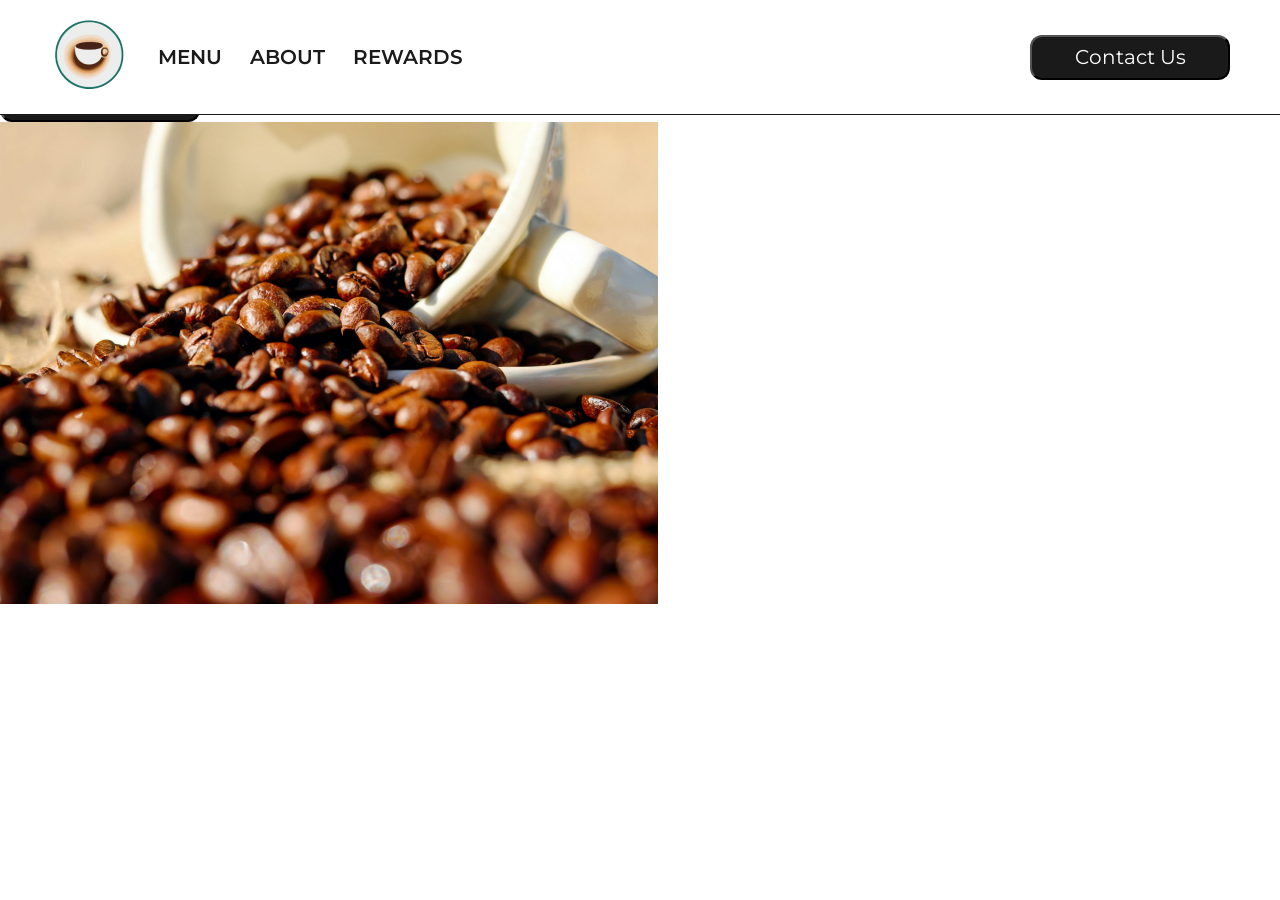
==== index.html @ 8df40088 "navbar upload" ====
<!DOCTYPE html>
<html lang="en">
<head>
    <meta charset="UTF-8">
    <!-- use for responsive -->
    <meta name="viewport" content="width=device-width, initial-scale=1.0">
    <!-- link css -->
    <link rel="stylesheet" href="style.css">
    <!-- link js -->
    <script src="index.js" defer></script>
    <!-- link font awesome -->
    <link rel="stylesheet" href="https://cdnjs.cloudflare.com/ajax/libs/font-awesome/5.15.3/css/all.min.css" crossorigin="anonymous">
    <!-- link swiper js -->
    <link rel="stylesheet" href="https://cdn.jsdelivr.net/npm/swiper@11/swiper-bundle.min.css">
    <script src="https://cdn.jsdelivr.net/npm/swiper@11/swiper-bundle.min.css"></script>
    <title>MC Keopi</title>
</head>
<body>

    <!-- Navbar -->
    <nav>
        <div class="navigation">
            <a href="index.html" class="brand">
                <img src="img/logo.png" alt="logo">
            </a>

            <div class="menu">
                <div class="btn">
                    <i class="fas fa-times close-btn"></i>
                </div>

                <a href="menu.html">MENU</a>
                <a href="index.html#about">ABOUT</a>
                <a href="index.html#hero-page">REWARDS</a>
                <button 
                    class="btn-2 btn-link"
                    onclick="window.location.href='contact.html'"
                >
                    Contact Us
                </button>
            </div>
        </div>

        <button 
            class="btn-2 btn-nav"
            onclick="window.location.href='contact.html'"
        >
            Contact Us
        </button>
        <div class="btn">
            <i class="fas fa-bars menu-btn"></i>
        </div>
    </nav>

    <!-- Navbar end -->

    <!-- Hero Page Section-->
    <section class="hero-page" id="hero-page">
        <div class="swiper">
            <div class="swiper-wrapper">
                <div class="swiper-slide">
                    <div class="banner banner_1">
                        
                        <div>
                            <h1>MC Keopi</h1>
                            <h2>SALE EVENT</h2>
                            <p>
                                Discover exceptional coffee experiences with MC Keopi today
                                with 10% off!
                            </p>
                            <button 
                                class="btn-2 btn-banner-1"
                                onclick="window.location.href='menu.html'"
                            >
                                Order Now
                            </button>
                        </div>
                        <img src="img/banner_1.png" alt="banner"/>
                    </div>
                </div>


                <!-- Swiper #2 -->
                <div class="swiper-slide">
                    <div class="banner banner_2">
                        <img src="img/banner_2.png" alt="banner"/>
                        <div>
                            <h1>Strawberry Smoothie</h1>
                            <p>
                                try our juicy strawberries blended to prefection with creamy
                                yogurt and a hint of honey, for a hot day.
                            </p>
                            <button 
                                class="btn-2 btn-banner-2"
                                onclick="window.location.href='menu.html'"
                            >
                                Order Now
                            </button>
                        </div>
                    </div>
                </div>

                <!-- Swiper #3 -->
                <div class="swiper-slide">
                    <div class="banner banner_3">
                        <img src="img/banner_3.png" alt="banner"/>
                        <div>
                            <h1>Hot Chocolate</h1>
                            <p>
                                try our new velvety hot chocolate, and let the warmth seep
                                into your soul.
                            </p>
                            <button 
                                class="btn-2 btn-banner-3"
                                onclick="window.location.href='menu.html'"
                            >
                                Order Now
                            </button>
                        </div>
                    </div>
                </div>
            </div>
            
            <!-- Paginations -->
        </div>
    </section>
</body>
</html>
---- style.css ----
@import url("https://fonts.googleapis.com/css?family=Montserrat:ital,wght@0,100..900,700;1,100;1..900&display=swap");

* {
  margin: 0;
  padding: 0;
  box-sizing: border-box;
  font-family: "Montserrat", sans-serif;
}

:root {
  --accent: #d7790b;
  --black: #1a1a1a;
  --gray: #f3f3f3;
}

html {
  scroll-padding-top: 25vh;
  scroll-behavior: smooth;
  font-size: 16px;
}

body {
  min-height: 100vh;
}

section {
  min-width: 100%;
  min-height: 100vh;
  color: var(--black);
}

/* Navbar */
nav {
  z-index: 999;
  position: fixed;
  top: 0;
  left: 0;
  width: 100%;
  display: flex;
  justify-content: space-between;
  align-items: center;
  padding: 20px 50px;
  border-bottom: 1px solid var(--black);
  transition: all 0.5s ease-in-out;
  background-color: white;
  filter: drop-shadow(5px 5px 10px transparent);
}

/* Navbar Sticky */

nav.sticky {
  background: white;
  border-bottom: 1px solid rgba(0, 0, 0, 0.548);
  filter: drop-shadow(5px 5px 10px #00000022);
}

/* Navbar Brand */
.navigation {
  display: flex;
  align-items: center;
  gap: 30px;
}

.brand {
  transition: all 0.3s ease-in-out;
}

.brand:hover {
  opacity: 0.8;
}

/* Navbar Menu */
.menu {
  display: flex;
  justify-content: center;
  align-items: center;
  gap: 28px;
}

.menu a,
.menu-navbar a {
  display: inline-block;
  position: relative;
  color: var(--black);
  text-decoration: none;
  font-size: 20px;
  font-weight: 600;
}

.menu a::after, 
.menu-navbar a::after {
  color: var(--accent);
  content: "";
  position: absolute;
  width: 100%;
  transform: scaleX(0);
  border-radius: 5px;
  height: 0.17em;
  bottom: 0;
  left: 0;
  background: currentColor;
  transform-origin: bottom right;
  transition: transform 0.25s ease-out;
}

.menu a:hover::after, 
.menu-navbar a:hover::after {
  transform: scaleX(1);
  transform-origin: bottom left;
}

.btn {
  color: #fff;
  font-size: 25px;
  cursor: pointer;
  display: none;
}

.btn-link {
  display: none;
}

.btn-2 {
  width: 200px;
  height: 45px;
  font-size: 20px;
  background-color: var(--black);
  color: white;
  border-radius: 12px;
  transition: all ease-in-out 0.3s;
  cursor: pointer;
}

.btn-2:hover {
  background-color: var(--accent);
  border: 1px solid var(--accent);
}
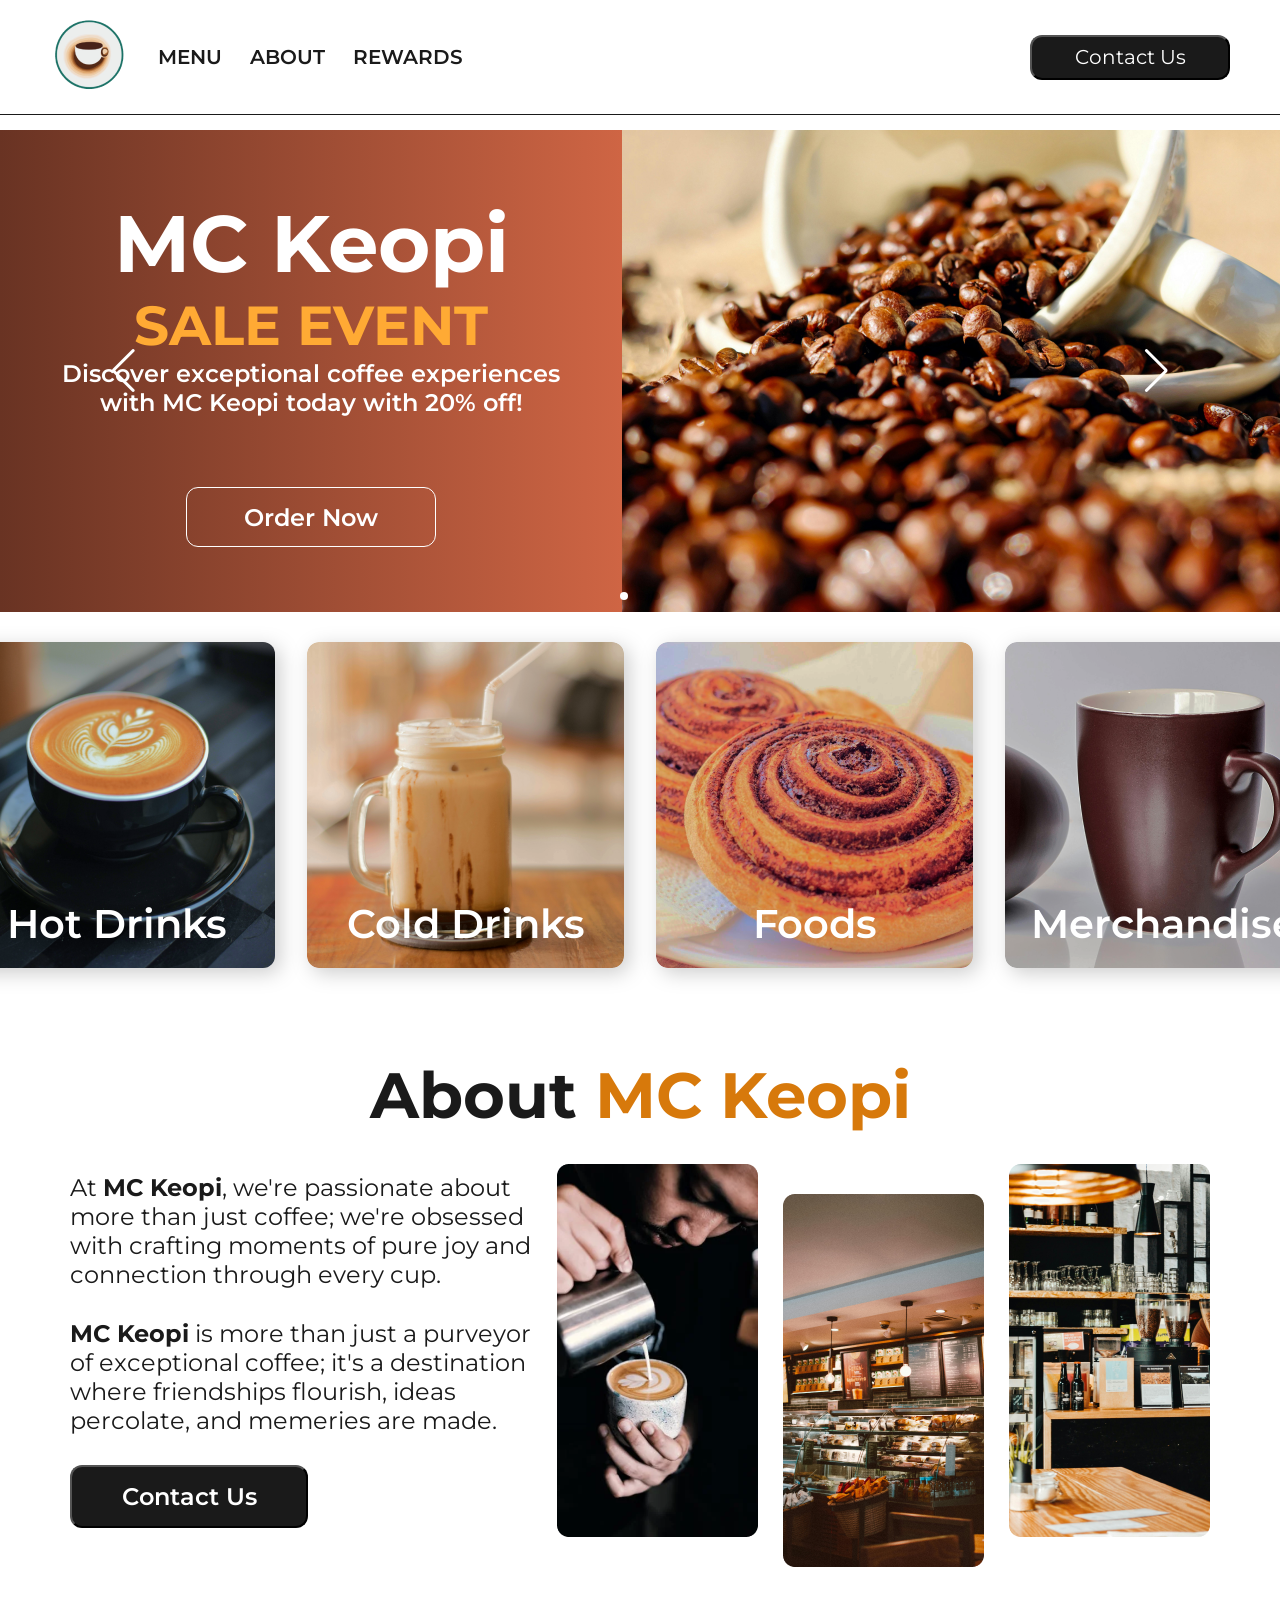
==== commit 26722610: "category, about us upload" ====
--- a/index.html
+++ b/index.html
@@ -12,7 +12,7 @@
     <link rel="stylesheet" href="https://cdnjs.cloudflare.com/ajax/libs/font-awesome/5.15.3/css/all.min.css" crossorigin="anonymous">
     <!-- link swiper js -->
     <link rel="stylesheet" href="https://cdn.jsdelivr.net/npm/swiper@11/swiper-bundle.min.css">
-    <script src="https://cdn.jsdelivr.net/npm/swiper@11/swiper-bundle.min.css"></script>
+    <script src="https://cdn.jsdelivr.net/npm/swiper@11/swiper-bundle.min.js"></script>
     <title>MC Keopi</title>
 </head>
 <body>
@@ -66,7 +66,7 @@
                             <h2>SALE EVENT</h2>
                             <p>
                                 Discover exceptional coffee experiences with MC Keopi today
-                                with 10% off!
+                                with 20% off!
                             </p>
                             <button 
                                 class="btn-2 btn-banner-1"
@@ -122,7 +122,70 @@
             </div>
             
             <!-- Paginations -->
+            <div class="swiper-pagination"></div>
+            <!-- Navigation Buttons -->
+            <div class="swiper-button-prev"></div>
+            <div class="swiper-button-next"></div>
         </div>
+    </section>
+
+    <!-- Category Section -->
+    <div class="category">
+        <a href="menu.html#hd">
+            <div class="category-item hot-drinks">
+                <h4>Hot Drinks</h4>
+            </div>
+        </a>
+        <a href="menu.html#cd">
+            <div class="category-item cold-drinks">
+                <h4>Cold Drinks</h4>
+            </div>
+        </a>
+        <a href="menu.html#fd">
+            <div class="category-item foods">
+                <h4>Foods</h4>
+            </div>
+        </a>
+        <a href="menu.html#md">
+            <div class="category-item merchandise">
+                <h4>Merchandise</h4>
+            </div>
+        </a>
+    </div>
+
+    <!-- About Section -->
+    <section class="about" id="about">
+        <h1>About <b>MC Keopi</b></h1>
+        <div class="about-container">
+            <div class="about-headline">
+                <p>
+                    At <b>MC Keopi</b>, we're passionate about more than just coffee;
+                    we're obsessed with crafting moments of pure joy and connection
+                    through every cup.
+                </p>
+                <p>
+                    <b>MC Keopi</b> is more than just a purveyor of exceptional coffee;
+                    it's a destination where friendships flourish, ideas percolate, and
+                    memeries are made.
+                </p>
+                <button 
+                    class="btn-2 btn-about"
+                    onclick="window.location.href='contact.html'"
+                >
+                    Contact Us
+                </button>
+            </div>
+
+            <div class="about-img">
+                <img src="img/about-1.png" alt="about">
+                <img src="img/about-2.png" alt="about">
+                <img src="img/about-3.png" alt="about">
+            </div>
+        </div>
+
+        <hr class="divider" />
+
+        <!-- Testimonials Section -->
     </section>
 </body>
 </html>
--- a/style.css
+++ b/style.css
@@ -136,4 +136,256 @@
   border: 1px solid var(--accent);
 }
 
-
+/* Hero Page Section */
+.hero-page {
+  display: flex;
+  justify-content: center;
+  align-items: center;
+  min-height: 100%;
+  margin-top: 130px;  
+}
+
+.banner {
+  display: flex;
+  justify-content: center;
+}
+
+.swiper-button-prev::after,
+.swiper-button-next::after {
+  padding: 100px;
+  color: white;
+  position: relative;
+}
+
+.swiper-button-prev::after {
+  left: 100px;
+}
+
+.swiper-button-next::after {
+  right: 100px;
+}
+
+.swiper-button-prev:focus {
+  outline: none;
+}
+
+.swiper-pagination .swiper-pagination-bullet-active {
+  background-color: white;
+}
+
+/* Banner Styles */
+.banner_1,
+.banner_2,
+.banner_3 {
+  display: flex;
+}
+
+.banner_1 div,
+.banner_2 div,
+.banner_3 div {
+  display: flex;
+  flex-direction: column;
+  align-items: center;
+  width: 700px;
+  padding: 50px;
+  text-align: center;
+  justify-content: center;
+}
+
+.banner_1 div {
+  background: linear-gradient(to right, #693323, #cf6544);
+  color: white;
+}
+
+.banner_1 div h1 {
+  font-size: 80px;
+  font-weight: bold;
+}
+
+.banner_1 div h2 {
+  font-size: 55px;
+  font-weight: bold;
+  color: rgba(255, 170, 52);
+}
+
+.banner_1 div p {
+  font-size: 24px;
+  font-weight: 600;
+  text-align: center;
+  margin-bottom: 70px;
+}
+
+.banner_2 div {
+  background: #fbe2e7;
+  color: #494949;
+}
+
+.banner_2 div h1 {
+  font-size: 55px;
+}
+
+.banner_2 div p {
+  font-size: 24px;
+  font-weight: 600;
+  margin-bottom: 32px;
+}
+
+.banner_3 div {
+  background: linear-gradient(to right, #190d0f, #bf6685);
+  color: white;
+}
+
+.banner_3 div h1 {
+  font-size: 55px;
+}
+
+.banner_3 div p {
+  font-size: 24px;
+  font-weight: 500;
+  margin-bottom: 40px;
+}
+
+/* Button Styles */
+.btn-banner-1,
+.btn-banner-2,
+.btn-banner-3 {
+  border: 1px solid;
+  width: 250px;
+  height: 60px;
+  font-weight: 600;
+  font-size: 24px;
+  background: transparent;
+}
+
+.btn-banner-2 {
+  border-color: #494949;
+  color: white;
+  background-color: #494949;
+}
+
+.btn-banner-3 {
+  border-color: white;
+  color: var(--black);
+}
+
+.btn-banner-3:hover {
+  color: white;
+}
+
+/* Category Section */
+.category {
+  display: flex;
+  justify-content: center;
+  margin: 30px 70px 88px 70px;
+  gap: 32px;
+}
+
+.category-item {
+  width: 317px;
+  height: 326px;
+  display: flex;
+  justify-content: center;
+  align-items: flex-end;
+  border-radius: 12px;
+  background-size: 100%;
+  filter: drop-shadow(5px 5px 10px rgba(0, 0, 0, 0.2));
+  transition: all ease-in-out 0.3s;
+}
+
+.category-item:hover {
+  filter: drop-shadow(5px 5px 10px rgba(0, 0, 0, 0.5));
+  background-size: 102%;
+}
+
+.category-item h4 {
+  font-size: 40px;
+  font-weight: 600;
+  color: white;
+  margin-bottom: 20px;
+  transition: all ease-in-out 0.3s;
+}
+
+.category-item:hover h4 {
+  margin-bottom: 25px;
+}
+
+.category a {
+  text-decoration: none;
+}
+
+.hot-drinks {
+    background-image: url("img/category-1.png");
+}
+
+.cold-drinks {
+    background-image: url("img/category-2.png");
+}
+
+.foods {
+    background-image: url("img/category-3.png");
+}
+
+.merchandise {
+    background-image: url("img/category-4.png");
+}
+
+/* About Section */
+.about {
+  display: flex;
+  flex-direction: column;
+  align-items: center;
+  padding: 0px 70px;
+  padding-bottom: 40px;
+  min-height: 100%;
+}
+
+.about h1 {
+  font-size:64px;
+  font-weight: bold;
+  color: var(--black);
+  margin-bottom: 30px;
+}
+
+.about h1 b {
+  color: var(--accent);
+}
+
+.about-container {
+  display: flex;
+  align-items: center;
+  justify-content: space-between;
+  gap: 10px;
+}
+
+.about-headline {
+  flex-basis: 658px;
+}
+
+.about-headline p {
+  font-size: 24px;
+  margin-bottom: 30px;
+}
+
+.btn-about {
+  width: 238px;
+  height: 63px;
+  font-size: 24px;
+  font-weight: 600; 
+}
+
+.about-img {
+  display: flex;
+  gap: 25px;
+}
+
+.about-img img:nth-child(2) {
+  position: relative;
+  top: 30px;
+}
+
+.divider {
+  width: 1218px;
+  border: solid 1px var(--black);
+  opacity: 0.1;
+  margin-top: 100px;
+}
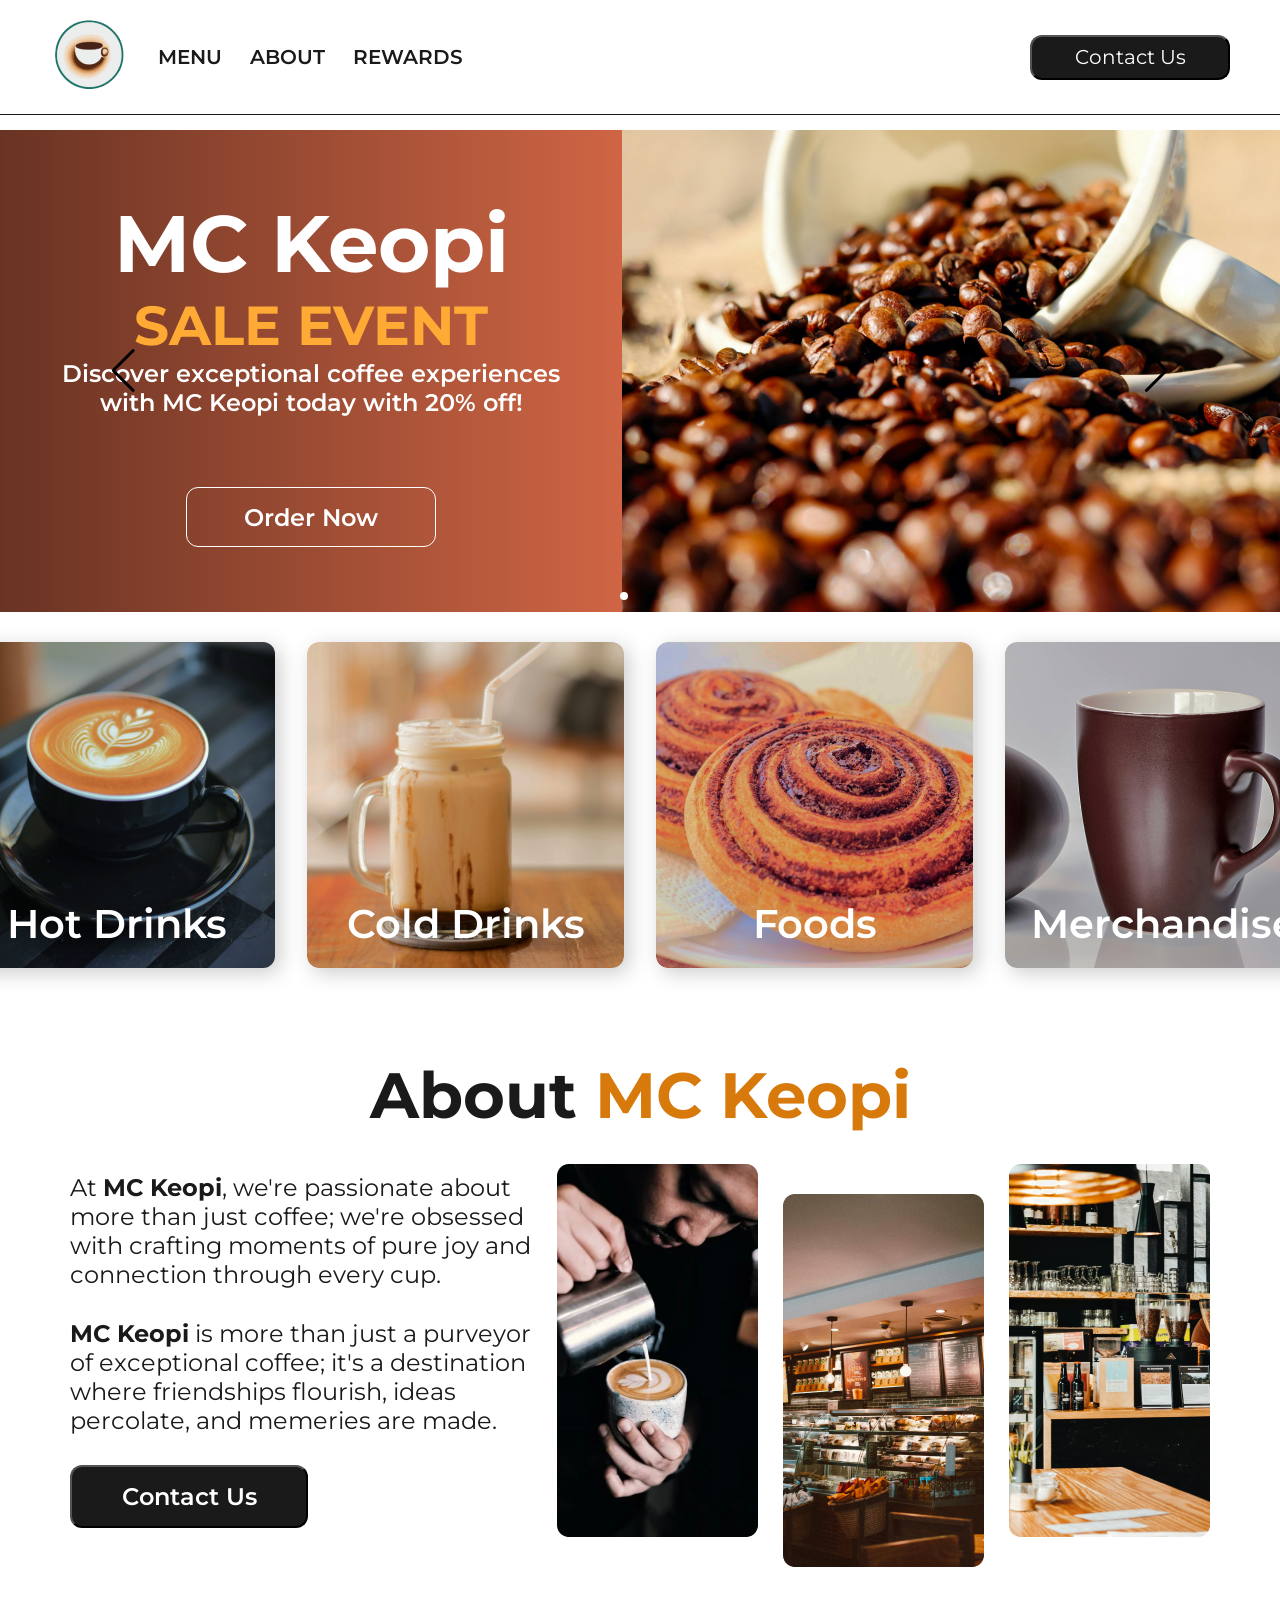
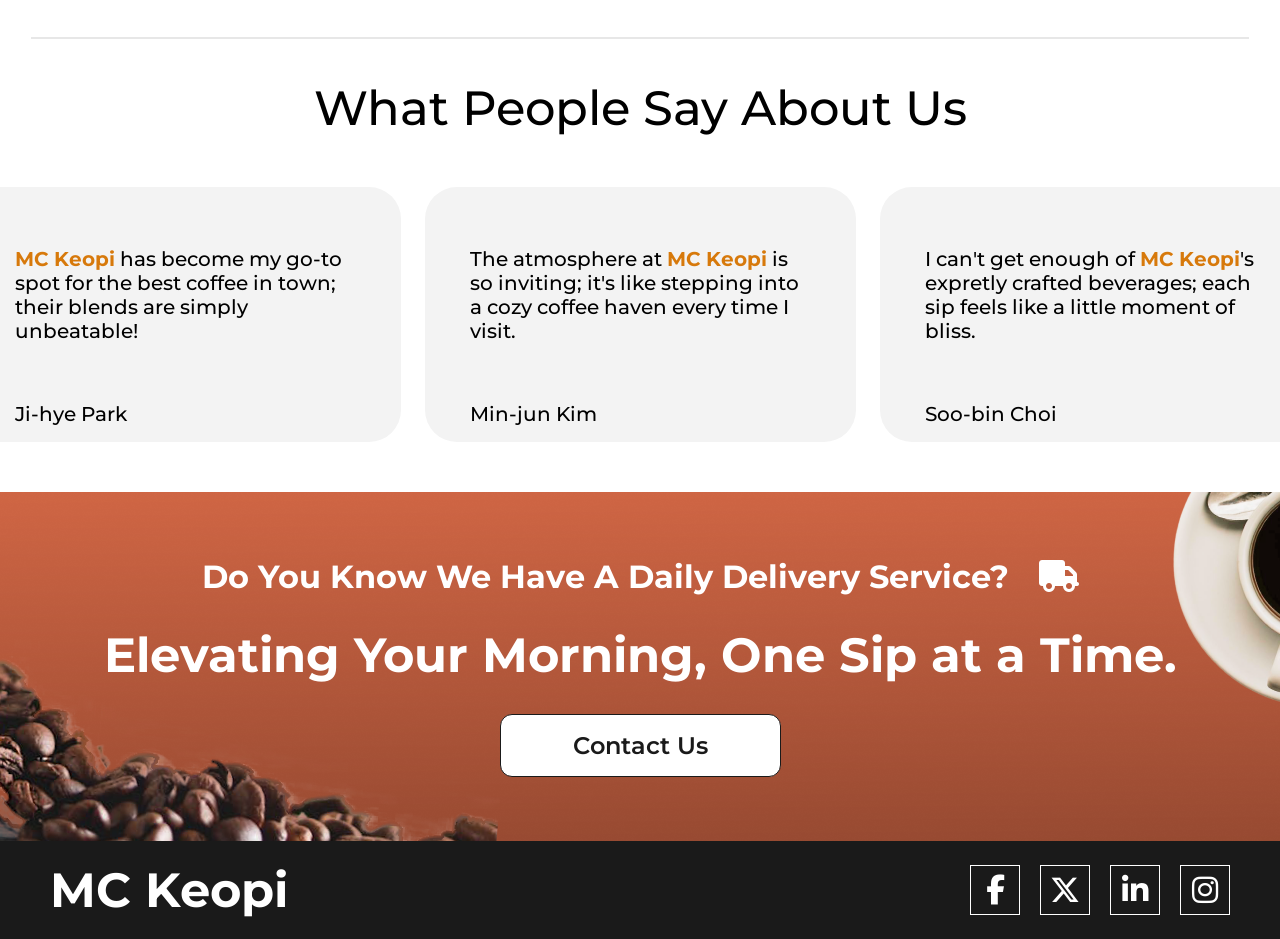
==== commit 7f4ef9cd: "menu/product page upload" ====
--- a/index.html
+++ b/index.html
@@ -9,7 +9,7 @@
     <!-- link js -->
     <script src="index.js" defer></script>
     <!-- link font awesome -->
-    <link rel="stylesheet" href="https://cdnjs.cloudflare.com/ajax/libs/font-awesome/5.15.3/css/all.min.css" crossorigin="anonymous">
+    <link rel="stylesheet" href="https://cdnjs.cloudflare.com/ajax/libs/font-awesome/6.7.2/css/all.min.css" crossorigin="anonymous">
     <!-- link swiper js -->
     <link rel="stylesheet" href="https://cdn.jsdelivr.net/npm/swiper@11/swiper-bundle.min.css">
     <script src="https://cdn.jsdelivr.net/npm/swiper@11/swiper-bundle.min.js"></script>
@@ -184,8 +184,87 @@
         </div>
 
         <hr class="divider" />
-
-        <!-- Testimonials Section -->
     </section>
+
+    <!-- Testimonials Section -->
+    <div class="testimonials">
+        <h1>What People Say About Us</h1>
+
+        <div class="testimony-container">
+            <div class="testimony">
+                <p>
+                    <b>MC Keopi</b> has become my go-to spot for the best coffee in 
+                    town; their blends are simply unbeatable!
+                </p>
+                <p>Ji-hye Park</p>
+            </div>
+            <div class="testimony">
+                <p>
+                    The atmosphere at <b>MC Keopi</b> is so inviting; it's like stepping
+                    into a cozy coffee haven every time I visit.
+                </p>
+                <p>Min-jun Kim</p>
+            </div>
+            <div class="testimony">
+                <p>
+                    I can't get enough of <b>MC Keopi</b>'s expretly crafted beverages;
+                    each sip feels like a little moment of bliss.
+                </p>
+                <p>Soo-bin Choi</p>
+            </div>
+        </div>
+    </div>
+
+    <!-- Callout Section -->
+    <div class="callout">
+        <div>
+            <h4>Do You Know We Have A Daily Delivery Service?</h4>
+            <i class="fa-solid fa-truck" style="color: white;"></i>
+        </div>
+        <h1>Elevating Your Morning, One Sip at a Time.</h1>
+        <button 
+            class="btn-2 btn-callout"
+            onclick="window.location.href='contact.html'"
+        >
+            Contact Us
+        </button>
+    </div>
+
+    <!-- Footer -->
+    <footer>
+        <a href="/">
+            <h1>MC Keopi</h1>
+        </a>
+
+        <div class="socials">
+            <!-- Facebook -->
+            <a href="https://www.facebook.com/">
+                <div class="social-box">
+                    <i class="fa-brands fa-facebook-f"></i>
+                </div>
+            </a>
+
+            <!-- Twitter -->
+            <a href="https://x.com/">
+                <div class="social-box">
+                    <i class="fa-brands fa-x-twitter"></i>
+                </div>
+            </a>
+
+            <!-- Linkedin -->
+            <a href="https://linkedin.com/">
+                <div class="social-box">
+                    <i class="fa-brands fa-linkedin-in"></i>
+                </div>
+            </a>
+
+            <!-- Instagram -->
+            <a href="https://instagram.com/">
+                <div class="social-box">
+                    <i class="fa-brands fa-instagram"></i>
+                </div>
+            </a>
+        </div>
+    </footer>
 </body>
 </html>
--- a/style.css
+++ b/style.css
@@ -153,7 +153,7 @@
 .swiper-button-prev::after,
 .swiper-button-next::after {
   padding: 100px;
-  color: white;
+  color: black;
   position: relative;
 }
 
@@ -353,7 +353,7 @@
 .about-container {
   display: flex;
   align-items: center;
-  justify-content: space-between;
+  justify-content: space-around;
   gap: 10px;
 }
 
@@ -389,3 +389,255 @@
   opacity: 0.1;
   margin-top: 100px;
 }
+
+/* Testimony Section */
+.testimonials {
+  display: flex;
+  flex-direction: column;
+  align-items: center;
+  margin-bottom: 50px;
+}
+
+.testimonials h1 {
+  font-size: 48px;
+  font-weight: 500;
+  margin-bottom: 50px;
+}
+
+.testimony-container {
+  display: flex;
+  gap: 24px;
+}
+
+.testimony {
+  background-color: var(--gray);
+  display: flex;
+  flex-direction: column;
+  border-radius: 32px;
+  justify-content: space-between;
+  padding: 60px 45px 16px 45px;
+  width: 431px;
+  height: 255px;
+}
+
+.testimony p {
+  font-size: 20px;
+  font-weight: 500;
+}
+
+.testimony p b {
+  color: var(--accent);
+}
+
+/* Callout Section */
+.callout {
+  background: url("img/callout-img.png") no-repeat center/cover;
+  height: 349px;
+  display: flex;
+  flex-direction: column;
+  align-items: center;
+  justify-content: center;
+  color: white;
+  gap: 30px;
+}
+
+.callout div {
+  display: flex;
+  gap: 30px;
+  align-items: center;
+}
+
+.callout div h4,
+.callout div i {
+  font-size: 32px;
+  font-weight: bold;
+}
+
+.callout h1 {
+  font-size: 48px;
+}
+
+.btn-callout {
+  width: 281px;
+  height: 63px;
+  background-color: white;
+  font-size: 24px;
+  font-weight: 600;
+  color: var(--black);
+  border: 1px solid var(--black);
+}
+
+.btn-callout:hover {
+  color: white;
+}
+
+/* Footer */
+footer {
+  background-color: var(--black);
+  display: flex;
+  justify-content: space-between;
+  padding: 20px 50px 20px 50px;
+  align-items: center;
+}
+
+footer h1 {
+  font-size: 48px;
+  font-weight: bold;
+  color: white;
+  transition: all ease-in-out 0.3s;
+}
+
+footer h1:hover {
+  color: var(--accent);
+}
+
+.socials {
+  display: flex;
+  justify-content: space-between;
+  align-items: center;
+  gap: 20px;
+}
+
+.social-box {
+  width: 50px;
+  height: 50px;
+  border: 1px solid white;
+  display: flex;
+  align-items: center;
+  justify-content: center;
+  transition: all 0.5s ease-in-out;
+}
+
+.social-box i {
+  font-size: 30px;
+  color: white;
+  transition: color 0.5s ease-in-out;
+}
+
+.social-box:hover {
+  background-color: var(--accent);
+  color: white;
+}
+
+.social-box:hover i {
+  color: white;
+}
+
+a {
+  text-decoration: none !important;
+}
+
+/* Menu Page */
+.menu-navbar {
+  z-index: 998;
+  position: fixed;
+  top: 110px;
+  left: 0;
+  width: 100%;
+  display: flex;
+  padding: 25px 155px;
+  background-color: #f6f6f6;
+  gap: 40px;
+  border-bottom: 1px solid rgba(0, 0, 0, 0.25);
+}
+
+.menu-navbar a {
+  font-size: 16px;
+  font-weight: 600;
+  color: var(--black);
+}
+
+.menu-navbar a::after {
+  height: 0.1em;
+}
+
+.menu-page {
+  display: flex;
+  flex-direction: column;
+  margin-top: 230px;
+}
+
+.menu-category {
+  margin-bottom: 100px;
+}
+
+.menu-category h1 {
+  font-size: 40px;
+  font-weight: bold;
+}
+
+.menu-category .divider {
+  margin-top: 30px;
+}
+
+.menu-items {
+  display: flex;
+  gap: 50px;
+  flex-wrap: wrap;
+  margin-top: 50px;
+  justify-content: space-between;
+}
+
+.menu-item {
+  display: flex;
+  align-items: center;
+  gap: 30px;
+}
+
+.menu-item h4 {
+  font-size: 32px;
+  font-weight: 500;
+}
+
+/* Product Page */
+.product {
+  display: flex;
+  flex-direction: column;
+  margin-top: 175px;
+  min-height: 100%;
+}
+
+.product-banner {
+  background-color: var(--accent);
+  padding: 34px;
+  display: flex;
+  justify-content: center;
+  align-items: center;
+  color: white;
+  gap: 15%;
+}
+
+.product-headline {
+  display: flex;
+  flex-direction: column;
+  gap: 12px;
+}
+
+.product-banner h2 {
+  font-size: 48px;
+  font-weight: bold;
+}
+
+.product-banner p {
+  font-weight: 400;
+  font-size: 24px;
+  width: 496px;
+}
+
+.product-banner h6 {
+  padding: 5px 32px;
+  background-color: white;
+  width: fit-content;
+  border-radius: 32x;
+  color: var(--black);
+  font-size: 24px;
+  font-weight: 500;
+}
+
+.product-info {
+  display: flex;
+  margin-top: 48px;
+  justify-content: center;
+  gap: 5%;
+}
+
